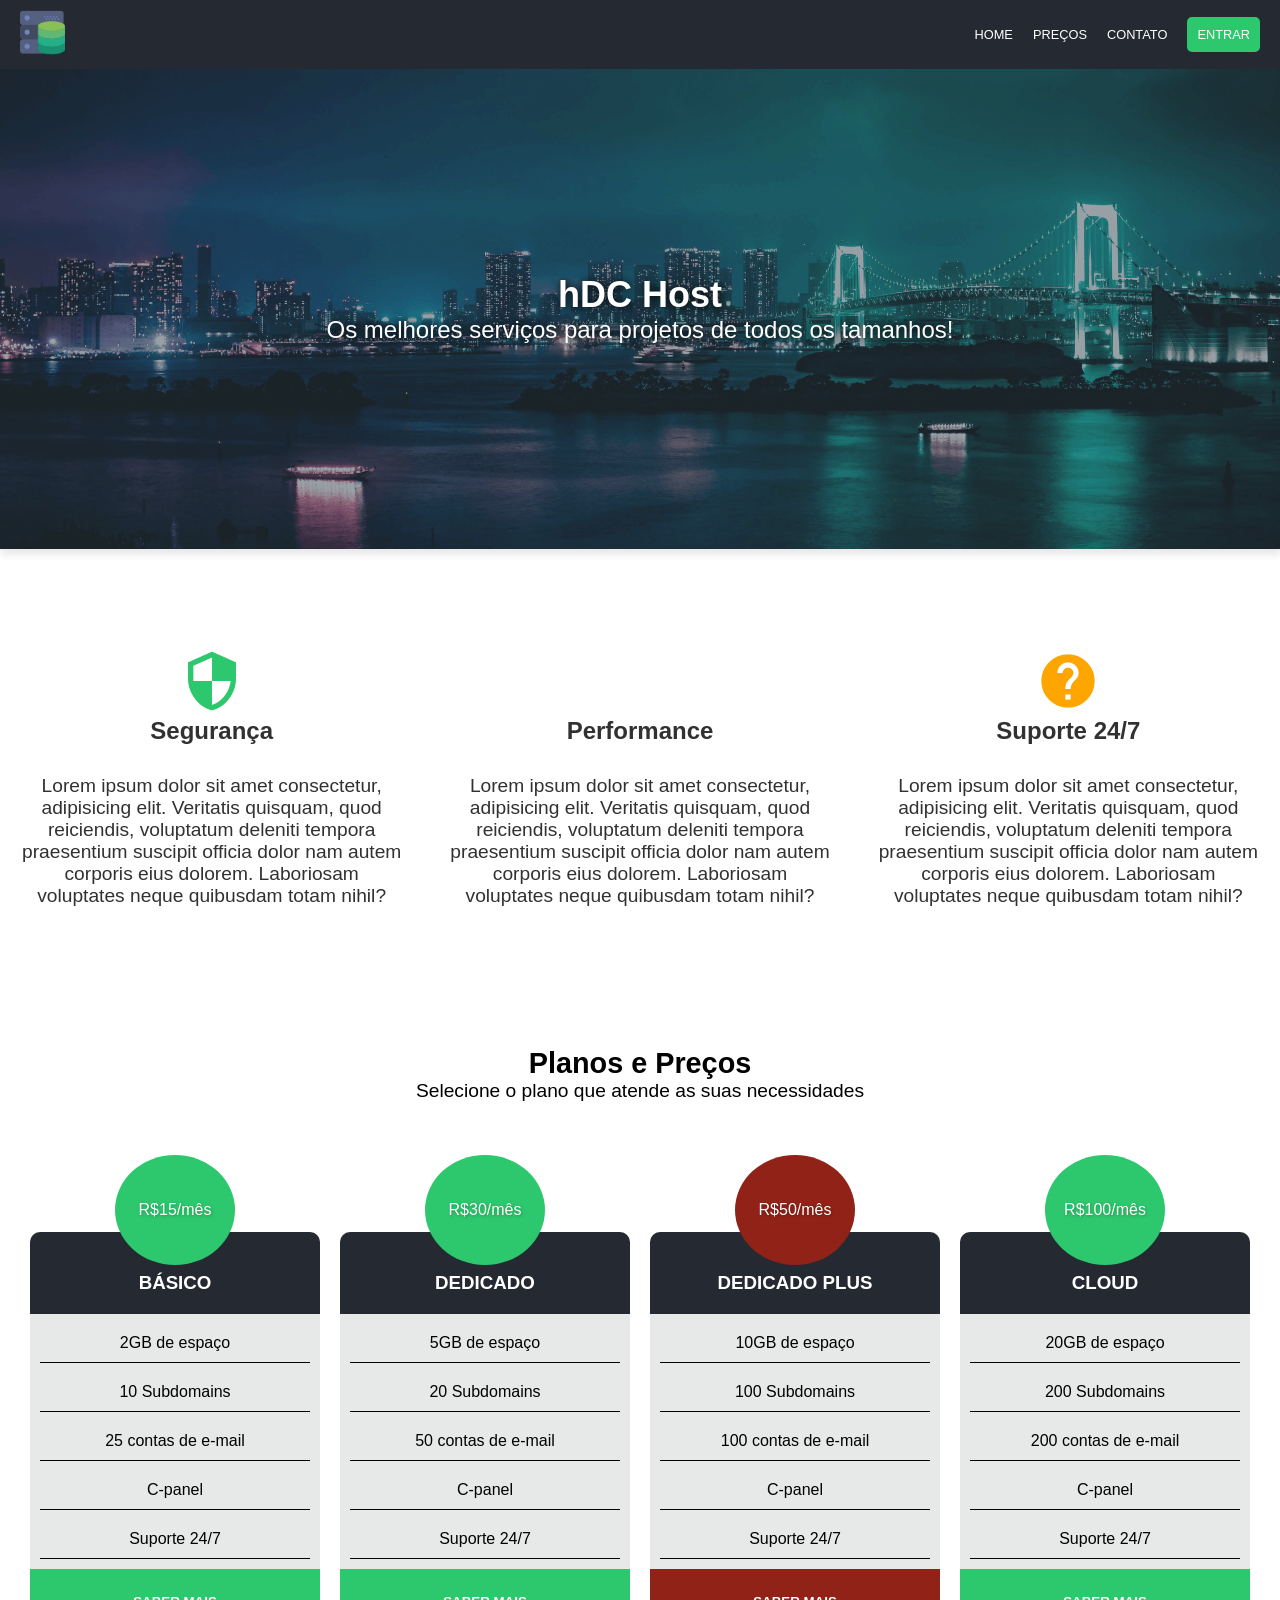
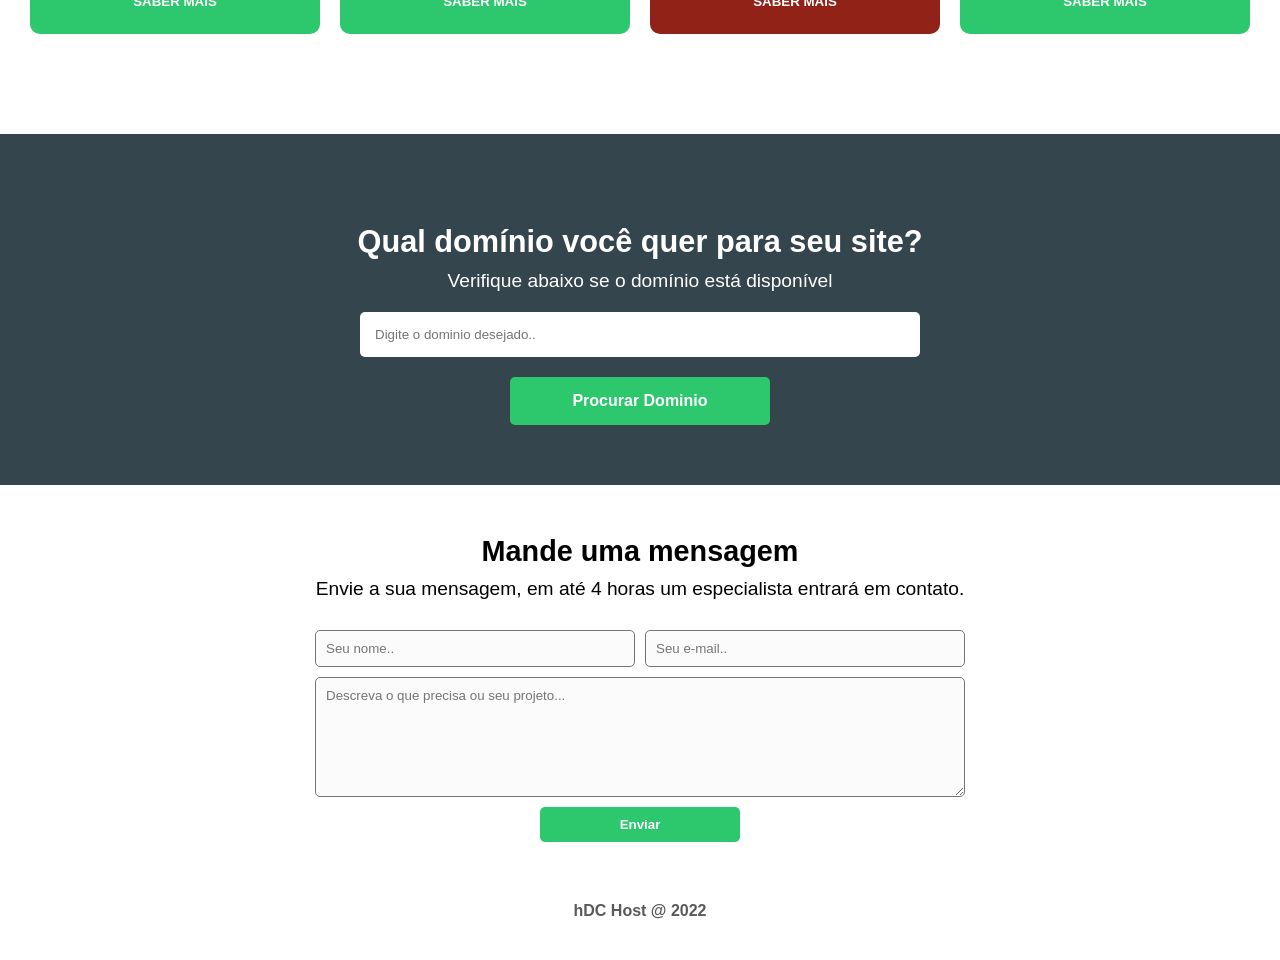
==== html-css/projeto-hDC-Host/index.html @ 0f08e661 "projeto" ====
<!DOCTYPE html>
<html lang="pt-br">
<head>
    <meta charset="UTF-8">
    <meta name="viewport" content="width=device-width, initial-scale=1.0">
    <link href="https://fonts.googleapis.com/icon?family=Material+Icons" rel="stylesheet">
    <link rel="stylesheet" href="src/styles/style.css">
    <link rel="stylesheet" href="src/styles/media.css" media="screen">
    <title>hDC Host</title>
</head>
<body>
    <header>
        <nav class="navbar">
            <div class="img-hdc">
                <img src="src/assets/hdchostlogo.png" alt="Logo HDC Host">
            </div>
            <div class="menu">
                <a href="index.html">Home</a>
                <a href="#plans">Preços</a>
                <a href="#contact">Contato</a>
                <button id="btnEnter" type="button">Entrar</button>
            </div>
        </nav>
    </header>
    <main class="container">
        <section class="main-banner">
            <div>
                <h1>hDC Host</h1>
                <p>Os melhores serviços para projetos de todos os tamanhos!</p>
            </div>
        </section>
        <section class="security-policy">
            <article class="security">
                <span class="material-icons">
                security
                </span>
                <h2>Segurança</h2>
                <div class="text-block">
                    <p>
                    Lorem ipsum dolor sit amet consectetur, adipisicing elit. Veritatis quisquam, quod reiciendis,
                    voluptatum deleniti tempora praesentium suscipit officia dolor nam autem corporis eius dolorem.
                    Laboriosam voluptates neque quibusdam totam nihil?
                    </p>
                </div>
            </article>
            <article class="performance">
                <span class="material-icons">
                rocket
                </span>
                <h2>Performance</h2>
                <div class="text-block">
                    <p>
                    Lorem ipsum dolor sit amet consectetur, adipisicing elit. Veritatis quisquam, quod reiciendis,
                    voluptatum deleniti tempora praesentium suscipit officia dolor nam autem corporis eius dolorem.
                    Laboriosam voluptates neque quibusdam totam nihil?
                    </p>
                </div>
            </article>
            <article class="support">
                <span class="material-icons">
                help
                </span>
                <h2>Suporte 24/7</h2>
                <div class="text-block">
                    <p>
                    Lorem ipsum dolor sit amet consectetur, adipisicing elit. Veritatis quisquam, quod reiciendis,
                    voluptatum deleniti tempora praesentium suscipit officia dolor nam autem corporis eius dolorem.
                    Laboriosam voluptates neque quibusdam totam nihil?
                    </p>
                </div>
            </article>
        </section>
        <section id="plans" class="plans">
            <div class="text-block">
                <h2>Planos e Preços</h2>
                <p>Selecione o plano que atende as suas necessidades</p>
            </div>
            <div class="container-plans">
                <article class="firstPlan card">
                    <div class="block">
                        <p>R$15/mês</p>
                    </div>
                    <div class="card-block">
                        <div class="cardHeaders">
                            <h3>BÁSICO</h3>
                        </div>
                        <p>2GB de espaço</p>
                        <p>10 Subdomains</p>
                        <p>25 contas de e-mail</p>
                        <p>C-panel</p>
                        <p>Suporte 24/7</p>
                        <button id="btnHave" type="button">Saber mais</button>
                    </div>
                </article>
                <article class="secondPlan card">
                    <div class="block">
                        <p>R$30/mês</p>
                    </div>
                    <div class="card-block">
                        <div class="cardHeaders">
                            <h3>DEDICADO</h3>
                        </div>
                        <p>5GB de espaço</p>
                        <p>20 Subdomains</p>
                        <p>50 contas de e-mail</p>
                        <p>C-panel</p>
                        <p>Suporte 24/7</p>
                        <button id="btnHave" type="button">Saber mais</button>
                    </div>
                </article>
                <article class="thirdPlan card">
                    <div class="block">
                        <p>R$50/mês</p>
                    </div>
                    <div class="card-block">
                        <div class="cardHeaders">
                            <h3>DEDICADO PLUS</h3>
                        </div>
                        <p>10GB de espaço</p>
                        <p>100 Subdomains</p>
                        <p>100 contas de e-mail</p>
                        <p>C-panel</p>
                        <p>Suporte 24/7</p>
                        <button id="btnHave" type="button">Saber mais</button>
                    </div>
                </article>
                <article class="fourthPlan card">
                    <div class="block">
                        <p>R$100/mês</p>
                    </div>
                    <div class="card-block">
                        <div class="cardHeaders">
                            <h3>CLOUD</h3>
                        </div>
                        <p>20GB de espaço</p>
                        <p>200 Subdomains</p>
                        <p>200 contas de e-mail</p>
                        <p>C-panel</p>
                        <p>Suporte 24/7</p>
                        <button id="btnHave" type="button">Saber mais</button>
                    </div>
                </article>
            </div>
        </section>
        <section class="domain">
            <div class="text-block">
                <h2>Qual domínio você quer para seu site?</h2>
                <p>Verifique abaixo se o domínio está disponível</p>
            </div>
            <input type="text" 
            name="domain" 
            id="inDomain"
            title="Digite o dominio que deseja ser informado se está disponível"
            placeholder="Digite o dominio desejado.."
            minlength="1"
            required maxlength="10">
            <button id="btnSearch" type="button">Procurar Dominio</button>
        </section>
        <section id="contact" class="contact">
            <div class="text-block">
                <h2>Mande uma mensagem</h2>
                <p>Envie a sua mensagem, em até 4 horas um especialista entrará em contato.</p>
            </div>
            <form id="frm" method="post">

                <div class="box-data">
                    <input type="text"
                    name="name"
                    id="inName"
                    title="Digite seu nome"
                    placeholder="Seu nome.."
                    minlength="1"
                    required maxlength="20">
                    <input type="email"
                    name="name"
                    id="inName"
                    title="Digite seu email"
                    placeholder="Seu e-mail.."
                    minlength="1"
                    required>
                </div>

                <textarea 
                name="desc" 
                id="inDesc"
                title="Descreva o que precisa ou seu projeto..."
                placeholder="Descreva o que precisa ou seu projeto..."></textarea>

                <button type="submit">Enviar</button>
            </form>
        </section>
    </main>
    <footer>hDC Host @ 2022</footer>
</body>
</html>
---- html-css/projeto-hDC-Host/src/styles/style.css ----
@charset "UTF-8";

* {
    margin: 0;
    padding: 0;
    box-sizing: border-box;
    font-family: Arial, Helvetica, sans-serif;
}

:root {
    --cor-principal: #252931;
    --bg-plans: #E7E9E9;
    --btn: #2DC76D;
    --text-color: #313131;
    --red-color: #912217;
    --support: orange;
}

header {
    background-color: var(--cor-principal);
    padding: 10px;
}

.navbar {
    display: flex;
    flex-flow: nowrap row;
    justify-content: center;
    align-items: center;
}

.menu {
    display: flex;
    flex-flow: nowrap row;
    align-items: center;
    gap: 20px;
}

.navbar img {
    margin-right: 20px;
    width: 45px;
}

.navbar a {
    text-decoration: none;
    color: white;
    text-transform: uppercase;
    font-size: 0.8em;
}

#btnEnter {
    text-transform: uppercase;
    border: none;
    background-color: var(--btn);
    color: white;
    padding: 10px;
    border-radius: 5px;
    cursor: pointer;
    transition: .6s;
    font-size: 0.8em;
}

#btnEnter:hover {
    background-color: #1b703f;
}

.container {
    margin-bottom: 20px;
}

.main-banner {
    display: flex;
    justify-content: center;
    align-items: center;
    text-align: center;
    background: url('../assets/mainbanner.png') no-repeat center center/cover;
    padding: 20px;
    height: 480px;
    color: white;
    font-size: 1.5em;
    text-shadow: 1px 1px 10px #000000;
    box-shadow: 1px 6px 7px #00000017;
}

.security-policy {
    display: flex;
    flex-flow: wrap column;
    align-items: center;
    text-align: center;
    margin: 100px 0 80px;
    gap: 50px;
    color: var(--text-color);
}

.security, 
.performance, 
.support {
    margin: 0 25px;
}

.security span {
    font-size: 4em;
    color: var(--btn);
}

.performance span {
    font-size: 4em;
    color: var(--red-color);
}

.support span {
    font-size: 4em;
    color: var(--support);
}

#plans {
    display: flex;
    flex-direction: column;
    text-align: center;
    gap: 100px;
    margin: 0 30px;
}

.container-plans {
    display: flex;
    flex-flow: wrap column;
    gap: 100px;
}

#plans h3 {
    color: white;
    display: inline-block;
}

.text-block {
    margin: 30px 20px;
    font-size: 1.2em;
}

.card-block {
    border-radius: 10px;
    background-color: var(--bg-plans);
}

.card-block p {
    border-bottom: 1px solid black;
    margin: 10px;
    padding: 10px;
}

.cardHeaders {
    border-radius: 10px 10px 0 0;
    background-color: var(--cor-principal);
    padding: 40px 0 20px;
}

.card {
    position: relative;
}

.block {
    display: flex;
    justify-content: center;
    align-items: center;

    position: absolute;
    top: 0;
    left: 50%;
    transform: translate(-50%, -70%);

    border-radius: 50%;
    width: 120px;
    height: 110px;
    background-color: var(--btn);
}

.thirdPlan .block, .thirdPlan #btnHave {
    background-color: var(--red-color);
}

.block p {
    color: white;
    text-shadow: 1px 1px 3px rgba(0, 0, 0, 0.26);
}

#plans button {
    text-transform: uppercase;
    color: white;
    border: none;
    background-color: var(--btn);
    padding: 25px;
    width: 100%;
    border-radius: 0 0 10px 10px;
    font-weight: bold;
    cursor: pointer;
    transition: .5s;
}

#plans button:hover {
    background-color: #252931;
}

.domain {
    display: flex;
    flex-direction: column;
    text-align: center; 
    color: white;
    background-color: #34454E;
    margin: 100px 30px 0;
    padding: 20px;
    border-radius: 10px;
    gap: 20px;
}

.domain .text-block h2 {
    font-size: 1.6em;
    margin-bottom: 10px;
}

.domain input,
#btnSearch {
    padding: 15px;
    border: none;
    border-radius: 5px;
}

.domain input:focus {
    outline: black;
}

#btnSearch {
    color: white;
    padding: 15px;
    background-color: var(--btn);
    border: none;
    border-radius: 5px;
    font-size: 1em;
    font-weight: bold;
    cursor: pointer;
    width: 100%;
}

.contact {
    text-align: center;
    margin: 0 30px;
    padding: 20px;
}

.contact .text-block {
    margin: 30px 0;
}

.contact .text-block h2 {
    margin-bottom: 10px;
}

#frm {
    display: flex;
    flex-direction: column;
    max-width: 650px;
    margin: auto;
    gap: 10px;
}

.box-data {
    display: flex;
    gap: 10px;
}

#frm input, textarea {
    border-radius: 5px;
    background-color: #e4e4e428;
    border: 1px solid rgb(117, 117, 117);
    padding: 10px;
    width: 100%;
}

#frm textarea {
    height: 120px;
}

#frm button {
    padding: 10px;
    background-color: var(--btn);
    border: none;
    color: white;
    border-radius: 5px;
    font-weight: bold;
    width: 200px;
    margin: auto;
}

footer {
    text-align: center;
    margin: 40px 0;
    font-weight: bold;
    color: #5a5a5a;
}
---- html-css/projeto-hDC-Host/src/styles/media.css ----
@charset "UTF-8";

@media screen and (min-width: 48em) {
    .navbar {
        justify-content: space-between;
        margin: 0 10px;
    }

    .navbar img {
       margin-right: 0;
    }

    .security-policy {
        display: flex;
        flex-flow: nowrap row;
        margin: 100px 0 80px;
        gap: 5px;
    }

    .security,
    .performance, 
    .support {
        margin: 0;
    }

    #plans {
        flex-flow: nowrap column;
    }

    .container-plans {
        flex-flow: nowrap row;
        justify-content: center;
        gap: 20px;
    }

    .domain {
        align-items: center;
        background-color: #34454E;
        padding: 60px;
        margin: 100px 0 0;
        border-radius: 0;
    }

    .domain .text-block {
        margin-bottom: 0;
    }

    .domain input {
        width: 560px;
    }

    .domain button {
        width: 30%;
    }

    #btnSearch {
        max-width: 260px;
    }
}

@media screen and (min-width: 56em) {
    .card {
        width: 100%;
    }
}
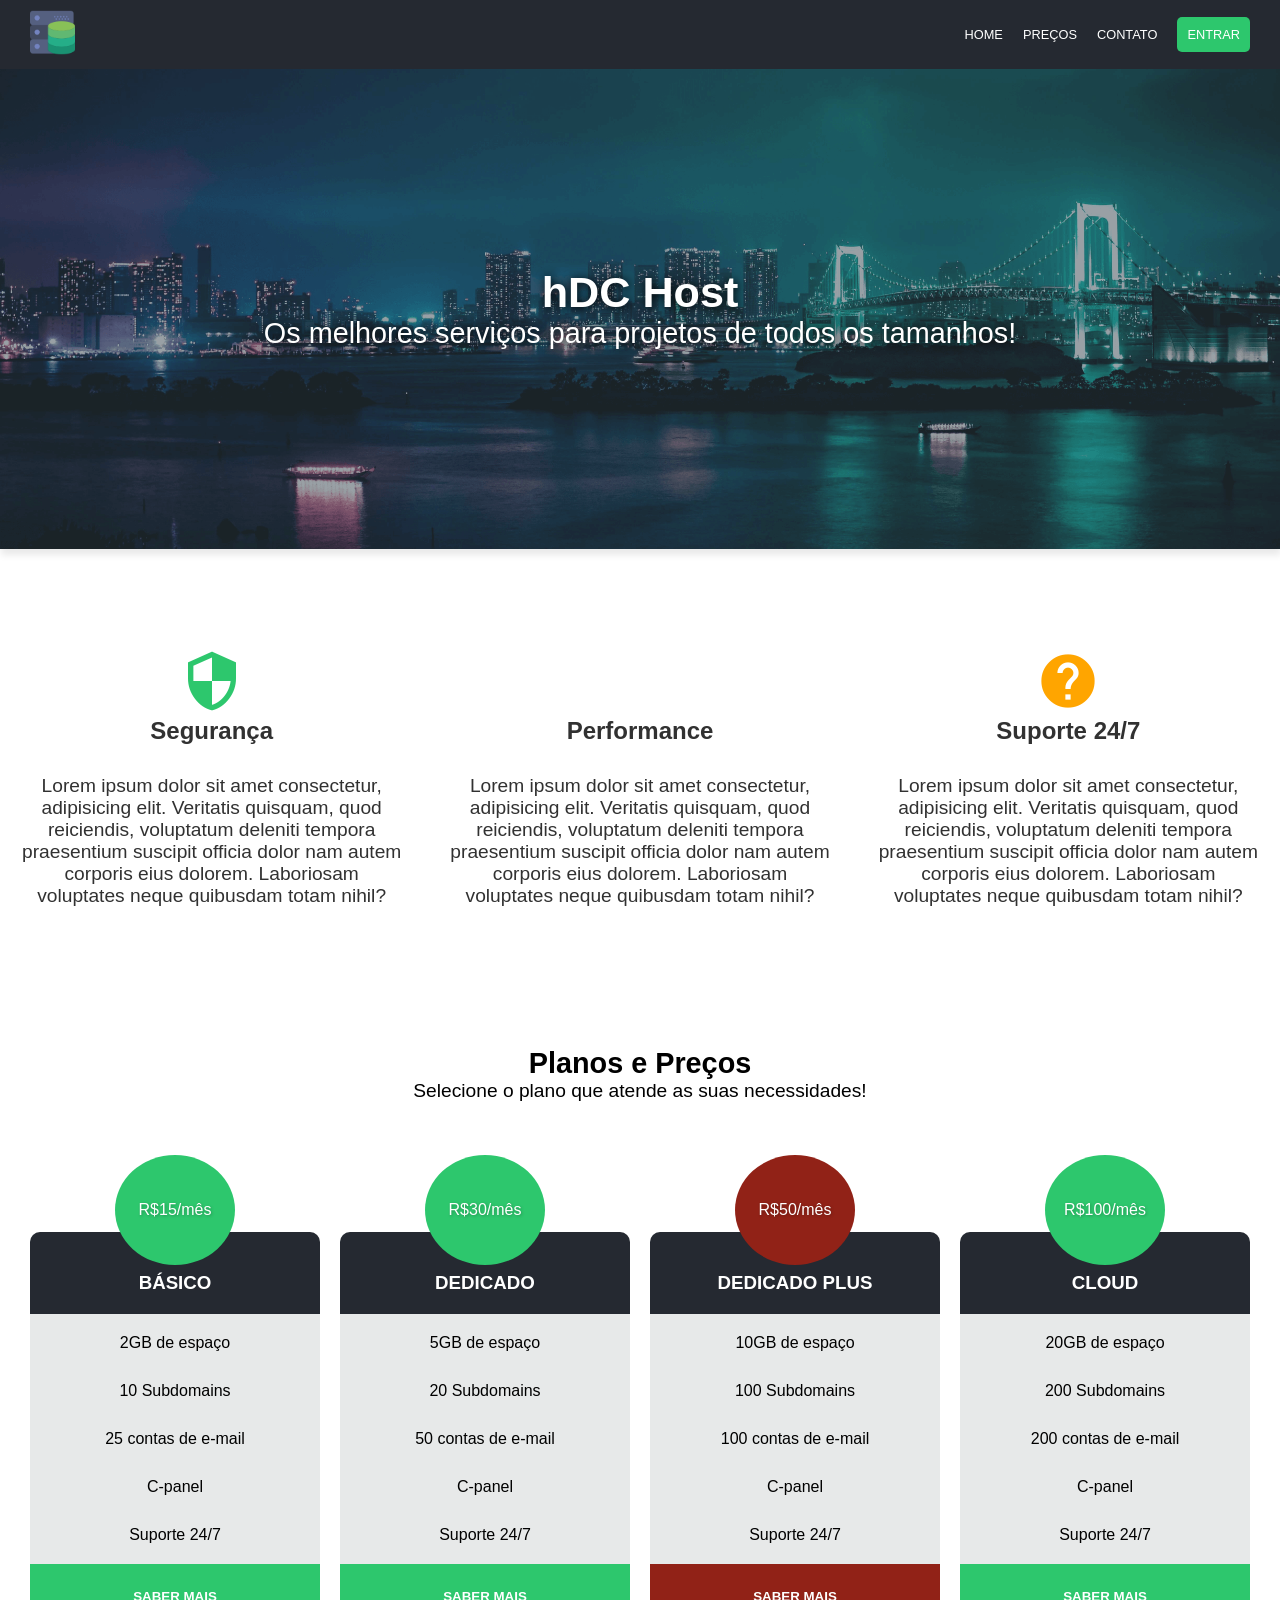
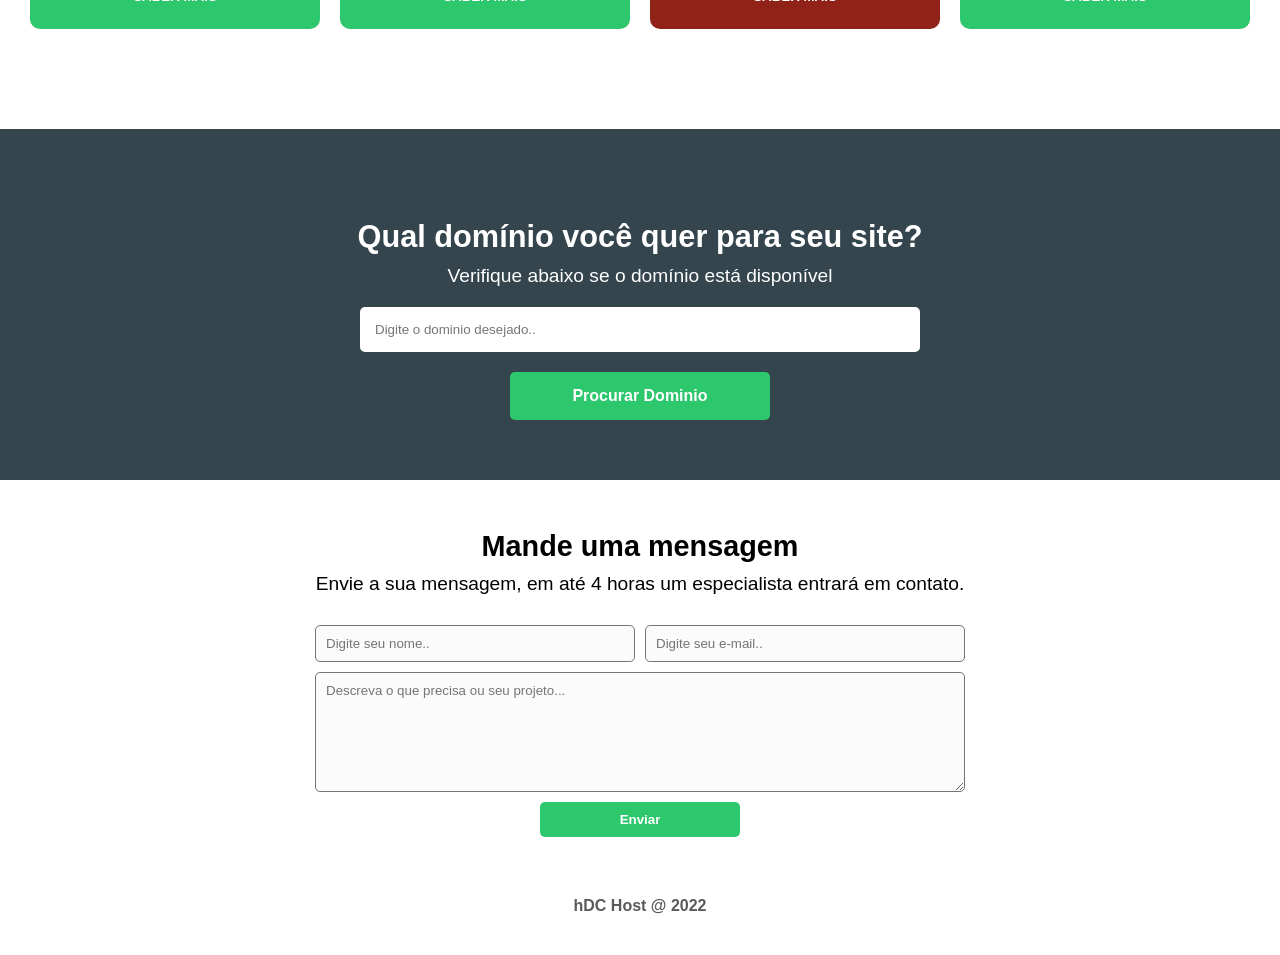
==== commit 4a0ea62b: "projeto-hDC-Host" ====
--- a/html-css/projeto-hDC-Host/index.html
+++ b/html-css/projeto-hDC-Host/index.html
@@ -9,136 +9,120 @@
     <title>hDC Host</title>
 </head>
 <body>
-    <header>
+    <header class="container-header">
+        <div class="img-hdc">
+            <img src="src/assets/hdchostlogo.png" alt="Logo HDC Host">
+        </div>
         <nav class="navbar">
-            <div class="img-hdc">
-                <img src="src/assets/hdchostlogo.png" alt="Logo HDC Host">
-            </div>
-            <div class="menu">
-                <a href="index.html">Home</a>
-                <a href="#plans">Preços</a>
-                <a href="#contact">Contato</a>
-                <button id="btnEnter" type="button">Entrar</button>
-            </div>
+            <a href="index.html">Home</a>
+            <a href="#plans">Preços</a>
+            <a href="#contact">Contato</a>
+            <button id="btnEnter" type="button">Entrar</button>
         </nav>
     </header>
     <main class="container">
         <section class="main-banner">
-            <div>
+            <div class="text-block">
                 <h1>hDC Host</h1>
                 <p>Os melhores serviços para projetos de todos os tamanhos!</p>
             </div>
         </section>
         <section class="security-policy">
             <article class="security">
-                <span class="material-icons">
-                security
-                </span>
+                <span class="material-icons">security</span>
                 <h2>Segurança</h2>
                 <div class="text-block">
                     <p>
-                    Lorem ipsum dolor sit amet consectetur, adipisicing elit. Veritatis quisquam, quod reiciendis,
-                    voluptatum deleniti tempora praesentium suscipit officia dolor nam autem corporis eius dolorem.
-                    Laboriosam voluptates neque quibusdam totam nihil?
+                        Lorem ipsum dolor sit amet consectetur, adipisicing elit. Veritatis quisquam, quod 
+                        reiciendis, voluptatum deleniti tempora praesentium suscipit officia dolor nam autem 
+                        corporis eius dolorem. Laboriosam voluptates neque quibusdam totam nihil?
                     </p>
                 </div>
             </article>
             <article class="performance">
-                <span class="material-icons">
-                rocket
-                </span>
+                <span class="material-icons">rocket</span>
                 <h2>Performance</h2>
                 <div class="text-block">
                     <p>
-                    Lorem ipsum dolor sit amet consectetur, adipisicing elit. Veritatis quisquam, quod reiciendis,
-                    voluptatum deleniti tempora praesentium suscipit officia dolor nam autem corporis eius dolorem.
-                    Laboriosam voluptates neque quibusdam totam nihil?
+                        Lorem ipsum dolor sit amet consectetur, adipisicing elit. Veritatis quisquam, quod 
+                        reiciendis, voluptatum deleniti tempora praesentium suscipit officia dolor nam 
+                        autem corporis eius dolorem. Laboriosam voluptates neque quibusdam totam nihil?
                     </p>
                 </div>
             </article>
             <article class="support">
-                <span class="material-icons">
-                help
-                </span>
+                <span class="material-icons">help</span>
                 <h2>Suporte 24/7</h2>
                 <div class="text-block">
                     <p>
-                    Lorem ipsum dolor sit amet consectetur, adipisicing elit. Veritatis quisquam, quod reiciendis,
-                    voluptatum deleniti tempora praesentium suscipit officia dolor nam autem corporis eius dolorem.
-                    Laboriosam voluptates neque quibusdam totam nihil?
+                        Lorem ipsum dolor sit amet consectetur, adipisicing elit. Veritatis quisquam, 
+                        quod reiciendis, voluptatum deleniti tempora praesentium suscipit officia dolor nam autem 
+                        corporis eius dolorem. Laboriosam voluptates neque quibusdam totam nihil?
                     </p>
                 </div>
             </article>
         </section>
-        <section id="plans" class="plans">
+        <section id="plans">
             <div class="text-block">
                 <h2>Planos e Preços</h2>
-                <p>Selecione o plano que atende as suas necessidades</p>
+                <p>Selecione o plano que atende as suas necessidades!</p>
             </div>
             <div class="container-plans">
                 <article class="firstPlan card">
                     <div class="block">
                         <p>R$15/mês</p>
                     </div>
-                    <div class="card-block">
-                        <div class="cardHeaders">
-                            <h3>BÁSICO</h3>
-                        </div>
-                        <p>2GB de espaço</p>
-                        <p>10 Subdomains</p>
-                        <p>25 contas de e-mail</p>
-                        <p>C-panel</p>
-                        <p>Suporte 24/7</p>
-                        <button id="btnHave" type="button">Saber mais</button>
+                    <div class="cardHeaders">
+                        <h3>BÁSICO</h3>
                     </div>
+                    <p>2GB de espaço</p>
+                    <p>10 Subdomains</p>
+                    <p>25 contas de e-mail</p>
+                    <p>C-panel</p>
+                    <p>Suporte 24/7</p>
+                    <button class="btnHave" type="button">Saber mais</button>
                 </article>
                 <article class="secondPlan card">
                     <div class="block">
                         <p>R$30/mês</p>
                     </div>
-                    <div class="card-block">
-                        <div class="cardHeaders">
-                            <h3>DEDICADO</h3>
-                        </div>
-                        <p>5GB de espaço</p>
-                        <p>20 Subdomains</p>
-                        <p>50 contas de e-mail</p>
-                        <p>C-panel</p>
-                        <p>Suporte 24/7</p>
-                        <button id="btnHave" type="button">Saber mais</button>
+                    <div class="cardHeaders">
+                        <h3>DEDICADO</h3>
                     </div>
+                    <p>5GB de espaço</p>
+                    <p>20 Subdomains</p>
+                    <p>50 contas de e-mail</p>
+                    <p>C-panel</p>
+                    <p>Suporte 24/7</p>
+                    <button class="btnHave" type="button">Saber mais</button>
                 </article>
                 <article class="thirdPlan card">
                     <div class="block">
                         <p>R$50/mês</p>
                     </div>
-                    <div class="card-block">
-                        <div class="cardHeaders">
-                            <h3>DEDICADO PLUS</h3>
-                        </div>
-                        <p>10GB de espaço</p>
-                        <p>100 Subdomains</p>
-                        <p>100 contas de e-mail</p>
-                        <p>C-panel</p>
-                        <p>Suporte 24/7</p>
-                        <button id="btnHave" type="button">Saber mais</button>
+                    <div class="cardHeaders">
+                        <h3>DEDICADO PLUS</h3>
                     </div>
+                    <p>10GB de espaço</p>
+                    <p>100 Subdomains</p>
+                    <p>100 contas de e-mail</p>
+                    <p>C-panel</p>
+                    <p>Suporte 24/7</p>
+                    <button class="btnHave" type="button">Saber mais</button>
                 </article>
                 <article class="fourthPlan card">
                     <div class="block">
                         <p>R$100/mês</p>
                     </div>
-                    <div class="card-block">
-                        <div class="cardHeaders">
-                            <h3>CLOUD</h3>
-                        </div>
-                        <p>20GB de espaço</p>
-                        <p>200 Subdomains</p>
-                        <p>200 contas de e-mail</p>
-                        <p>C-panel</p>
-                        <p>Suporte 24/7</p>
-                        <button id="btnHave" type="button">Saber mais</button>
+                    <div class="cardHeaders">
+                        <h3>CLOUD</h3>
                     </div>
+                    <p>20GB de espaço</p>
+                    <p>200 Subdomains</p>
+                    <p>200 contas de e-mail</p>
+                    <p>C-panel</p>
+                    <p>Suporte 24/7</p>
+                    <button class="btnHave" type="button">Saber mais</button>
                 </article>
             </div>
         </section>
@@ -148,45 +132,41 @@
                 <p>Verifique abaixo se o domínio está disponível</p>
             </div>
             <input type="text" 
-            name="domain" 
-            id="inDomain"
+            name="domainUser" 
+            id="inDomainUser"
             title="Digite o dominio que deseja ser informado se está disponível"
             placeholder="Digite o dominio desejado.."
             minlength="1"
             required maxlength="10">
             <button id="btnSearch" type="button">Procurar Dominio</button>
         </section>
-        <section id="contact" class="contact">
+        <section id="contact">
             <div class="text-block">
                 <h2>Mande uma mensagem</h2>
                 <p>Envie a sua mensagem, em até 4 horas um especialista entrará em contato.</p>
             </div>
             <form id="frm" method="post">
-
                 <div class="box-data">
                     <input type="text"
-                    name="name"
-                    id="inName"
+                    name="nameUser"
+                    id="inNameUser"
                     title="Digite seu nome"
-                    placeholder="Seu nome.."
+                    placeholder="Digite seu nome.."
                     minlength="1"
                     required maxlength="20">
+
                     <input type="email"
-                    name="name"
-                    id="inName"
+                    name="emailUser"
+                    id="inEmailUser"
                     title="Digite seu email"
-                    placeholder="Seu e-mail.."
+                    placeholder="Digite seu e-mail.."
                     minlength="1"
                     required>
                 </div>
-
-                <textarea 
-                name="desc" 
-                id="inDesc"
+                <textarea name="desc" id="inDesc"
                 title="Descreva o que precisa ou seu projeto..."
                 placeholder="Descreva o que precisa ou seu projeto..."></textarea>
-
-                <button type="submit">Enviar</button>
+                <button id="btnSend" type="submit">Enviar</button>
             </form>
         </section>
     </main>
--- a/html-css/projeto-hDC-Host/src/styles/style.css
+++ b/html-css/projeto-hDC-Host/src/styles/style.css
@@ -16,30 +16,25 @@
     --support: orange;
 }
 
-header {
+.container-header {
+    display: flex;
+    justify-content: center;
     background-color: var(--cor-principal);
     padding: 10px;
 }
 
-.navbar {
-    display: flex;
-    flex-flow: nowrap row;
-    justify-content: center;
-    align-items: center;
-}
-
-.menu {
-    display: flex;
-    flex-flow: nowrap row;
-    align-items: center;
-    gap: 20px;
-}
-
-.navbar img {
+.container-header img {
     margin-right: 20px;
     width: 45px;
 }
 
+.navbar {
+    display: flex;
+    flex-flow: nowrap row;
+    align-items: center;
+    gap: 20px;
+}
+
 .navbar a {
     text-decoration: none;
     color: white;
@@ -55,12 +50,8 @@
     padding: 10px;
     border-radius: 5px;
     cursor: pointer;
-    transition: .6s;
+    transition: .5s;
     font-size: 0.8em;
-}
-
-#btnEnter:hover {
-    background-color: #1b703f;
 }
 
 .container {
@@ -126,23 +117,18 @@
     gap: 100px;
 }
 
-#plans h3 {
-    color: white;
-    display: inline-block;
-}
-
 .text-block {
     margin: 30px 20px;
     font-size: 1.2em;
 }
 
-.card-block {
+.card {
+    position: relative;
     border-radius: 10px;
     background-color: var(--bg-plans);
 }
 
-.card-block p {
-    border-bottom: 1px solid black;
+.card p {
     margin: 10px;
     padding: 10px;
 }
@@ -151,10 +137,7 @@
     border-radius: 10px 10px 0 0;
     background-color: var(--cor-principal);
     padding: 40px 0 20px;
-}
-
-.card {
-    position: relative;
+    color: white;
 }
 
 .block {
@@ -171,18 +154,16 @@
     width: 120px;
     height: 110px;
     background-color: var(--btn);
-}
-
-.thirdPlan .block, .thirdPlan #btnHave {
+    color: white;
+    text-shadow: 1px 1px 3px #00000042;
+}
+
+.thirdPlan > .block, 
+.thirdPlan > .btnHave {
     background-color: var(--red-color);
 }
 
-.block p {
-    color: white;
-    text-shadow: 1px 1px 3px rgba(0, 0, 0, 0.26);
-}
-
-#plans button {
+.btnHave {
     text-transform: uppercase;
     color: white;
     border: none;
@@ -195,7 +176,7 @@
     transition: .5s;
 }
 
-#plans button:hover {
+.btnHave:hover {
     background-color: #252931;
 }
 
@@ -211,19 +192,19 @@
     gap: 20px;
 }
 
-.domain .text-block h2 {
+.domain .text-block > h2 {
     font-size: 1.6em;
     margin-bottom: 10px;
 }
 
-.domain input,
+input#inDomainUser,
 #btnSearch {
     padding: 15px;
     border: none;
     border-radius: 5px;
 }
 
-.domain input:focus {
+input#inDomainUser:focus {
     outline: black;
 }
 
@@ -237,19 +218,20 @@
     font-weight: bold;
     cursor: pointer;
     width: 100%;
-}
-
-.contact {
+    transition: .5s;
+}
+
+#contact {
     text-align: center;
     margin: 0 30px;
     padding: 20px;
 }
 
-.contact .text-block {
+#contact > .text-block {
     margin: 30px 0;
 }
 
-.contact .text-block h2 {
+#contact > .text-block > h2 {
     margin-bottom: 10px;
 }
 
@@ -261,12 +243,14 @@
     gap: 10px;
 }
 
-.box-data {
+#frm > .box-data {
     display: flex;
     gap: 10px;
 }
 
-#frm input, textarea {
+input#inNameUser,
+input#inEmailUser,
+textarea {
     border-radius: 5px;
     background-color: #e4e4e428;
     border: 1px solid rgb(117, 117, 117);
@@ -274,11 +258,11 @@
     width: 100%;
 }
 
-#frm textarea {
+textarea {
     height: 120px;
 }
 
-#frm button {
+#btnSend {
     padding: 10px;
     background-color: var(--btn);
     border: none;
@@ -287,6 +271,14 @@
     font-weight: bold;
     width: 200px;
     margin: auto;
+    cursor: pointer;
+    transition: .5s;
+}
+
+#btnEnter:hover,
+#btnSearch:hover, 
+#btnSend:hover {
+    background-color: #196e3b;
 }
 
 footer {
--- a/html-css/projeto-hDC-Host/src/styles/media.css
+++ b/html-css/projeto-hDC-Host/src/styles/media.css
@@ -1,13 +1,13 @@
 @charset "UTF-8";
 
 @media screen and (min-width: 48em) {
-    .navbar {
+    .container-header {
         justify-content: space-between;
-        margin: 0 10px;
     }
 
-    .navbar img {
-       margin-right: 0;
+    .img-hdc,
+    .navbar {
+        margin: 0 20px;
     }
 
     .security-policy {
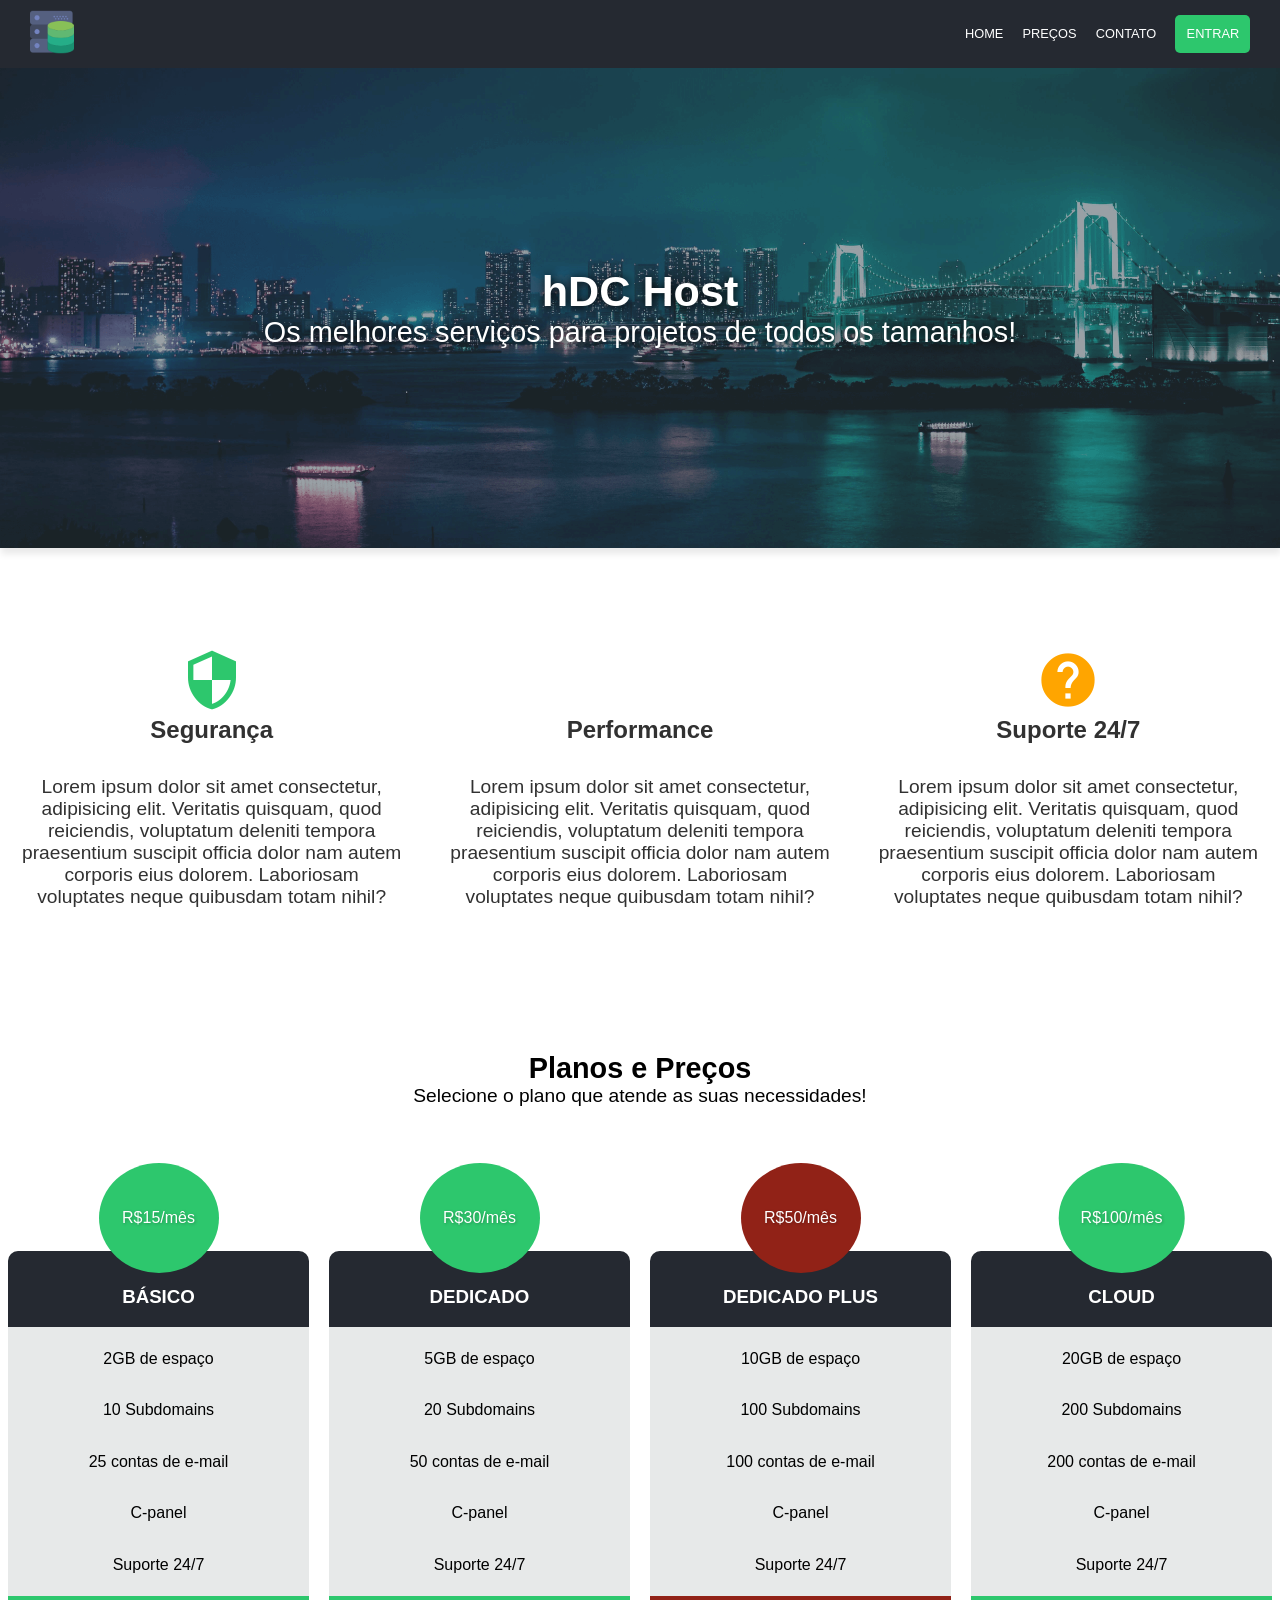
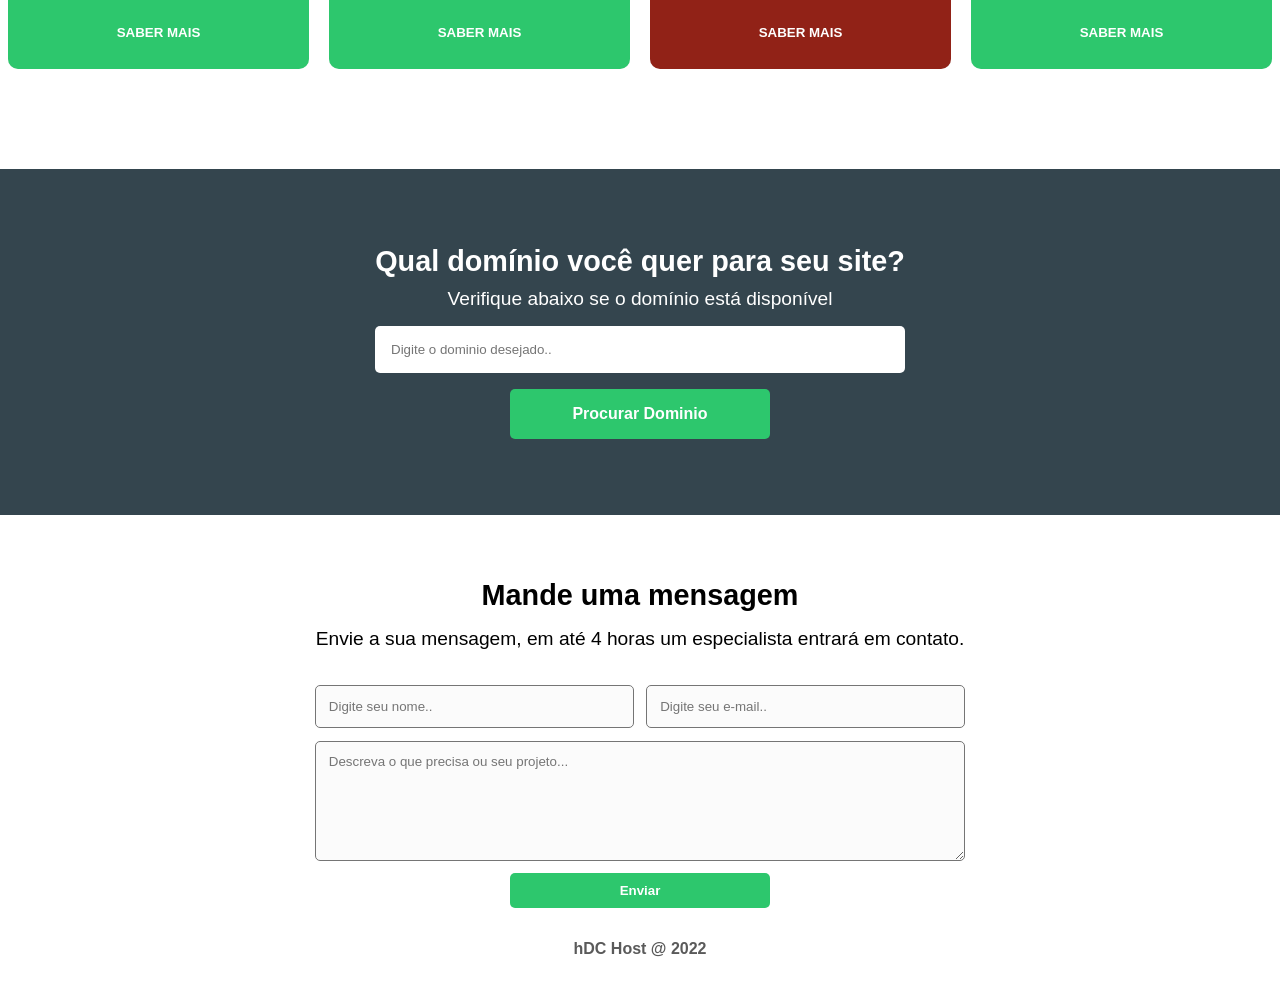
==== commit 75c33631: "Update" ====
--- a/html-css/projeto-hDC-Host/index.html
+++ b/html-css/projeto-hDC-Host/index.html
@@ -11,13 +11,13 @@
 <body>
     <header class="container-header">
         <div class="img-hdc">
-            <img src="src/assets/hdchostlogo.png" alt="Logo HDC Host">
+            <img class="logo" src="src/assets/hdchostlogo.png" alt="Logo HDC Host">
         </div>
         <nav class="navbar">
             <a href="index.html">Home</a>
             <a href="#plans">Preços</a>
             <a href="#contact">Contato</a>
-            <button id="btnEnter" type="button">Entrar</button>
+            <button aria-label="Entrar" id="btnEnter" type="button">Entrar</button>
         </nav>
     </header>
     <main class="container">
@@ -29,7 +29,7 @@
         </section>
         <section class="security-policy">
             <article class="security">
-                <span class="material-icons">security</span>
+                <span class="material-icons" aria-hidden="true">security</span>
                 <h2>Segurança</h2>
                 <div class="text-block">
                     <p>
@@ -40,7 +40,7 @@
                 </div>
             </article>
             <article class="performance">
-                <span class="material-icons">rocket</span>
+                <span class="material-icons" aria-hidden="true">rocket</span>
                 <h2>Performance</h2>
                 <div class="text-block">
                     <p>
@@ -51,7 +51,7 @@
                 </div>
             </article>
             <article class="support">
-                <span class="material-icons">help</span>
+                <span class="material-icons" aria-hidden="true">help</span>
                 <h2>Suporte 24/7</h2>
                 <div class="text-block">
                     <p>
--- a/html-css/projeto-hDC-Host/src/styles/style.css
+++ b/html-css/projeto-hDC-Host/src/styles/style.css
@@ -16,30 +16,32 @@
     --support: orange;
 }
 
+/* ----- Header */
+
 .container-header {
     display: flex;
     justify-content: center;
     background-color: var(--cor-principal);
-    padding: 10px;
-}
-
-.container-header img {
-    margin-right: 20px;
-    width: 45px;
+    padding: 0.6rem;
+}
+
+.logo {
+    margin-right: 1rem;
+    width: 2.8rem;
 }
 
 .navbar {
     display: flex;
     flex-flow: nowrap row;
     align-items: center;
-    gap: 20px;
-}
-
-.navbar a {
+    gap: 1.2rem;
+}
+
+.navbar > a {
     text-decoration: none;
     color: white;
     text-transform: uppercase;
-    font-size: 0.8em;
+    font-size: 0.8rem;
 }
 
 #btnEnter {
@@ -47,16 +49,14 @@
     border: none;
     background-color: var(--btn);
     color: white;
-    padding: 10px;
+    padding: 0.7rem;
     border-radius: 5px;
     cursor: pointer;
     transition: .5s;
-    font-size: 0.8em;
-}
-
-.container {
-    margin-bottom: 20px;
-}
+    font-size: 0.8rem;
+}
+
+/* ----- Banner Principal */
 
 .main-banner {
     display: flex;
@@ -64,61 +64,65 @@
     align-items: center;
     text-align: center;
     background: url('../assets/mainbanner.png') no-repeat center center/cover;
-    padding: 20px;
-    height: 480px;
-    color: white;
-    font-size: 1.5em;
+    padding: 1.25rem;
+    min-height: 30rem;
+    color: white;
+    font-size: 1.5rem;
     text-shadow: 1px 1px 10px #000000;
     box-shadow: 1px 6px 7px #00000017;
 }
 
+/* ----- Politica de Segurança */
+
 .security-policy {
     display: flex;
     flex-flow: wrap column;
     align-items: center;
     text-align: center;
-    margin: 100px 0 80px;
-    gap: 50px;
+    margin: 6.25rem 0 5rem;
+    gap: 3.12rem;
     color: var(--text-color);
 }
 
 .security, 
 .performance, 
 .support {
-    margin: 0 25px;
+    margin: 0 1rem;
 }
 
 .security span {
-    font-size: 4em;
+    font-size: 4rem;
     color: var(--btn);
 }
 
 .performance span {
-    font-size: 4em;
+    font-size: 4rem;
     color: var(--red-color);
 }
 
 .support span {
-    font-size: 4em;
+    font-size: 4rem;
     color: var(--support);
 }
 
+/* ----- Planos e Preços */
+
 #plans {
     display: flex;
     flex-direction: column;
     text-align: center;
-    gap: 100px;
-    margin: 0 30px;
+    gap: 7rem;
+    margin: 0 1rem;
 }
 
 .container-plans {
     display: flex;
     flex-flow: wrap column;
-    gap: 100px;
+    gap: 7rem;
 }
 
 .text-block {
-    margin: 30px 20px;
+    margin: 2rem 1.2rem;
     font-size: 1.2em;
 }
 
@@ -129,14 +133,14 @@
 }
 
 .card p {
-    margin: 10px;
-    padding: 10px;
+    margin: 0.7rem;
+    padding: 0.7rem;
 }
 
 .cardHeaders {
     border-radius: 10px 10px 0 0;
     background-color: var(--cor-principal);
-    padding: 40px 0 20px;
+    padding: 2.2rem 0 1.2rem;
     color: white;
 }
 
@@ -148,11 +152,11 @@
     position: absolute;
     top: 0;
     left: 50%;
-    transform: translate(-50%, -70%);
+    transform: translate(-50%, -80%);
 
     border-radius: 50%;
-    width: 120px;
-    height: 110px;
+    min-width: 120px;
+    min-height: 110px;
     background-color: var(--btn);
     color: white;
     text-shadow: 1px 1px 3px #00000042;
@@ -168,7 +172,7 @@
     color: white;
     border: none;
     background-color: var(--btn);
-    padding: 25px;
+    padding: 1.8rem;
     width: 100%;
     border-radius: 0 0 10px 10px;
     font-weight: bold;
@@ -180,72 +184,85 @@
     background-color: #252931;
 }
 
+/* ----- Dominio */
+
 .domain {
     display: flex;
     flex-direction: column;
+    
+    align-items: center;
     text-align: center; 
     color: white;
     background-color: #34454E;
-    margin: 100px 30px 0;
-    padding: 20px;
+    margin: 6rem 2rem 2rem;
+    padding: 1.2rem;
     border-radius: 10px;
-    gap: 20px;
+    gap: 1rem;
+}
+
+.domain > .text-block {
+    margin: 1rem;
 }
 
 .domain .text-block > h2 {
-    font-size: 1.6em;
+    font-size: 1.8rem;
     margin-bottom: 10px;
 }
 
-input#inDomainUser,
+input#inDomainUser {
+    width: 100%;
+    max-width: 530px;
+    padding: 1rem;
+    border: none;
+    border-radius: 5px;
+}
+
+input:focus,
+textarea {
+    outline: black;
+}
+
 #btnSearch {
-    padding: 15px;
-    border: none;
-    border-radius: 5px;
-}
-
-input#inDomainUser:focus {
-    outline: black;
-}
-
-#btnSearch {
-    color: white;
-    padding: 15px;
-    background-color: var(--btn);
-    border: none;
-    border-radius: 5px;
-    font-size: 1em;
+    color: white;
+    margin-bottom: 1rem;
+    padding: 1rem;
+    background-color: var(--btn);
+    border: none;
+    border-radius: 5px;
+    font-size: 1rem;
     font-weight: bold;
     cursor: pointer;
     width: 100%;
     transition: .5s;
 }
 
+/* ----- Suporte */
+
 #contact {
     text-align: center;
-    margin: 0 30px;
-    padding: 20px;
+    margin: 4rem 2rem 2rem;
 }
 
 #contact > .text-block {
-    margin: 30px 0;
+    margin: 2.2rem 0;
 }
 
 #contact > .text-block > h2 {
-    margin-bottom: 10px;
+    margin-bottom: 1rem;
 }
 
 #frm {
     display: flex;
     flex-direction: column;
+    width: 100%;
     max-width: 650px;
     margin: auto;
-    gap: 10px;
+    gap: 0.8rem;
 }
 
 #frm > .box-data {
     display: flex;
-    gap: 10px;
+    gap: 0.8rem;
 }
 
 input#inNameUser,
@@ -253,8 +270,8 @@
 textarea {
     border-radius: 5px;
     background-color: #e4e4e428;
-    border: 1px solid rgb(117, 117, 117);
-    padding: 10px;
+    border: 1px solid #757575;
+    padding: 0.8rem;
     width: 100%;
 }
 
@@ -269,7 +286,8 @@
     color: white;
     border-radius: 5px;
     font-weight: bold;
-    width: 200px;
+    width: 100%;
+    max-width: 260px;
     margin: auto;
     cursor: pointer;
     transition: .5s;
@@ -281,9 +299,11 @@
     background-color: #196e3b;
 }
 
+/* ----- Rodapé */
+
 footer {
     text-align: center;
-    margin: 40px 0;
+    margin: 0 0 2rem;
     font-weight: bold;
     color: #5a5a5a;
 }
--- a/html-css/projeto-hDC-Host/src/styles/media.css
+++ b/html-css/projeto-hDC-Host/src/styles/media.css
@@ -1,4 +1,19 @@
 @charset "UTF-8";
+
+@media screen and (min-width: 20em) {
+    #plans {
+        margin: 5rem 0.5rem;
+    }
+
+    .domain {
+        margin: 1rem 0.5rem;
+    }
+
+    .contact {
+        padding: 0;
+        margin: 0;
+    }
+}
 
 @media screen and (min-width: 48em) {
     .container-header {
